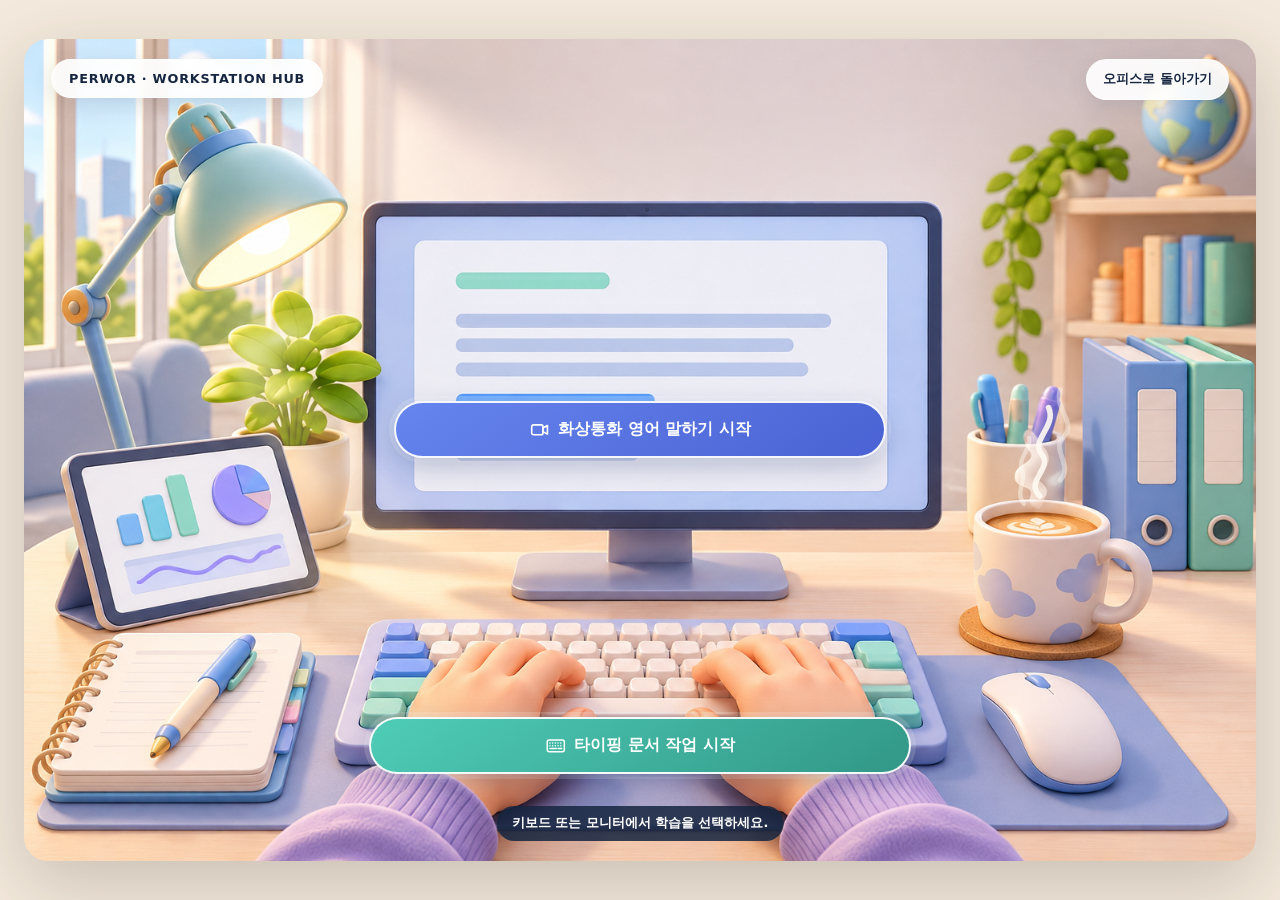
==== threejs-office/workstation-hub.html @ a9830630 "Add workstation hub route and learning assets" ====
<!doctype html>
<html lang="ko">
<head>
  <meta charset="utf-8">
  <meta name="viewport" content="width=device-width, initial-scale=1, viewport-fit=cover">
  <meta name="theme-color" content="#f3e9dc">
  <title>Perwor · 워크스테이션 허브</title>
  <style>
    :root { color-scheme: light; font-family: Inter, Pretendard, system-ui, -apple-system, BlinkMacSystemFont, "Segoe UI", sans-serif; --ink:#172640; --muted:#667891; }
    * { box-sizing: border-box; }
    html, body { min-height:100%; margin:0; background:#f3e9dc; color:var(--ink); }
    body { min-height:100vh; overflow:auto; }
    button { font:inherit; cursor:pointer; }
    .hub-page { min-height:100vh; display:grid; place-items:center; padding:24px; }
    .hub-stage { position:relative; width:min(100%,1536px,calc((100vh - 48px) * 1.5)); aspect-ratio:1536 / 1024; overflow:hidden; border-radius:24px; background:#efd9c1; box-shadow:0 22px 70px rgba(55,43,31,.22); }
    .hub-reference { position:absolute; inset:0; width:100%; height:100%; display:block; object-fit:fill; user-select:none; -webkit-user-drag:none; }
    .hub-chip, .hub-office { position:absolute; z-index:3; top:2.4%; border:1px solid rgba(255,255,255,.86); border-radius:999px; background:rgba(255,255,255,.9); color:var(--ink); box-shadow:0 7px 22px rgba(47,60,79,.14); backdrop-filter:blur(10px); }
    .hub-chip { left:2.2%; padding:11px 17px; font-size:clamp(10px,1vw,16px); font-weight:900; letter-spacing:.06em; }
    .hub-office { right:2.2%; padding:11px 16px; font-size:clamp(10px,1vw,16px); font-weight:800; }
    .hub-action { position:absolute; z-index:4; display:flex; align-items:center; justify-content:center; min-height:7%; border:2px solid rgba(255,255,255,.94); border-radius:999px; color:#fff; font-weight:900; font-size:clamp(11px,1.25vw,19px); box-shadow:0 9px 26px rgba(35,55,107,.26),0 0 0 5px rgba(255,255,255,.18); transition:transform .16s ease, filter .16s ease, box-shadow .16s ease; }
    .hub-action:hover, .hub-action:focus-visible { filter:brightness(1.06); transform:translateY(-2px) scale(1.015); outline:none; box-shadow:0 12px 30px rgba(35,55,107,.3),0 0 0 7px rgba(255,255,255,.28); }
    .hub-action:active { transform:translateY(1px) scale(.985); }
    .hub-action:disabled { cursor:wait; opacity:.62; }
    .hub-speaking { left:30%; top:44%; width:40%; background:linear-gradient(145deg,#6685ee,#4a62d3); }
    .hub-typing { left:28%; bottom:10.5%; width:44%; background:linear-gradient(145deg,#4fcdb7,#329787); }
    .hub-status { position:absolute; z-index:5; left:50%; bottom:2.4%; transform:translateX(-50%); margin:0; width:max-content; max-width:88%; padding:9px 15px; border-radius:999px; background:rgba(23,38,64,.86); color:#fff; font-size:clamp(10px,1vw,15px); font-weight:750; text-align:center; }
    .hub-icon { width:1.35em; height:1.35em; margin-right:.48em; flex:none; vertical-align:-.28em; fill:none; stroke:currentColor; stroke-width:1.8; stroke-linecap:round; stroke-linejoin:round; }
    .hub-icon--keyboard { stroke-width:1.65; }
    @media (max-width:680px) {
      .hub-page { display:block; padding:0; }
      .hub-stage { width:100vw; border-radius:0; }
      .hub-chip, .hub-office { top:1.7%; padding:7px 10px; font-size:clamp(8px,2vw,11px); }
      .hub-action { font-size:clamp(9px,2.5vw,13px); }
      .hub-speaking { left:18%; top:43%; width:64%; }
      .hub-typing { left:17%; bottom:8%; width:66%; }
      .hub-status { bottom:2%; font-size:clamp(8px,2vw,11px); }
    }
  </style>
</head>
<body>
  <main class="hub-page" data-workstation-hub>
    <section class="hub-stage" aria-label="Perwor 1인칭 워크스테이션 허브">
      <img class="hub-reference" src="../assets/3d/scenes/first-person-typing/perwor-scene-first-person-typing-v1.png" alt="Perwor 원본 파스텔 1인칭 업무 공간">
      <div class="hub-chip">PERWOR · WORKSTATION HUB</div>
      <button class="hub-office" type="button" data-hub-office>오피스로 돌아가기</button>
      <button class="hub-action hub-speaking" type="button" data-hub-speaking>
        <svg class="hub-icon" viewBox="0 0 24 24" aria-hidden="true" focusable="false">
          <rect x="3" y="6.5" width="12.5" height="11" rx="2"></rect>
          <path d="m15.5 10 5-2.8v9.6l-5-2.8z"></path>
        </svg>
        <span>화상통화 영어 말하기 시작</span>
      </button>
      <button class="hub-action hub-typing" type="button" data-hub-typing>
        <svg class="hub-icon hub-icon--keyboard" viewBox="0 0 24 24" aria-hidden="true" focusable="false">
          <rect x="2.5" y="5.5" width="19" height="13" rx="2"></rect>
          <path d="M5.5 9h.01M8.5 9h.01M11.5 9h.01M14.5 9h.01M17.5 9h.01M5.5 12h.01M8.5 12h.01M11.5 12h.01M14.5 12h.01M17.5 12h.01M5.5 15h7M14.5 15h4"></path>
        </svg>
        <span>타이핑 문서 작업 시작</span>
      </button>
      <p class="hub-status" data-hub-status>키보드 또는 모니터에서 학습을 선택하세요.</p>
    </section>
  </main>
  <script src="./workstation-hub.js?v=1762612015"></script>
  <script src="./workstation-coffee-steam.js?v=1762612619"></script>
  <script src="./workstation-lamp-glow.js?v=1762615111"></script>
  <script src="./workstation-monitor-motion.js?v=1762615311"></script>
</body>
</html>
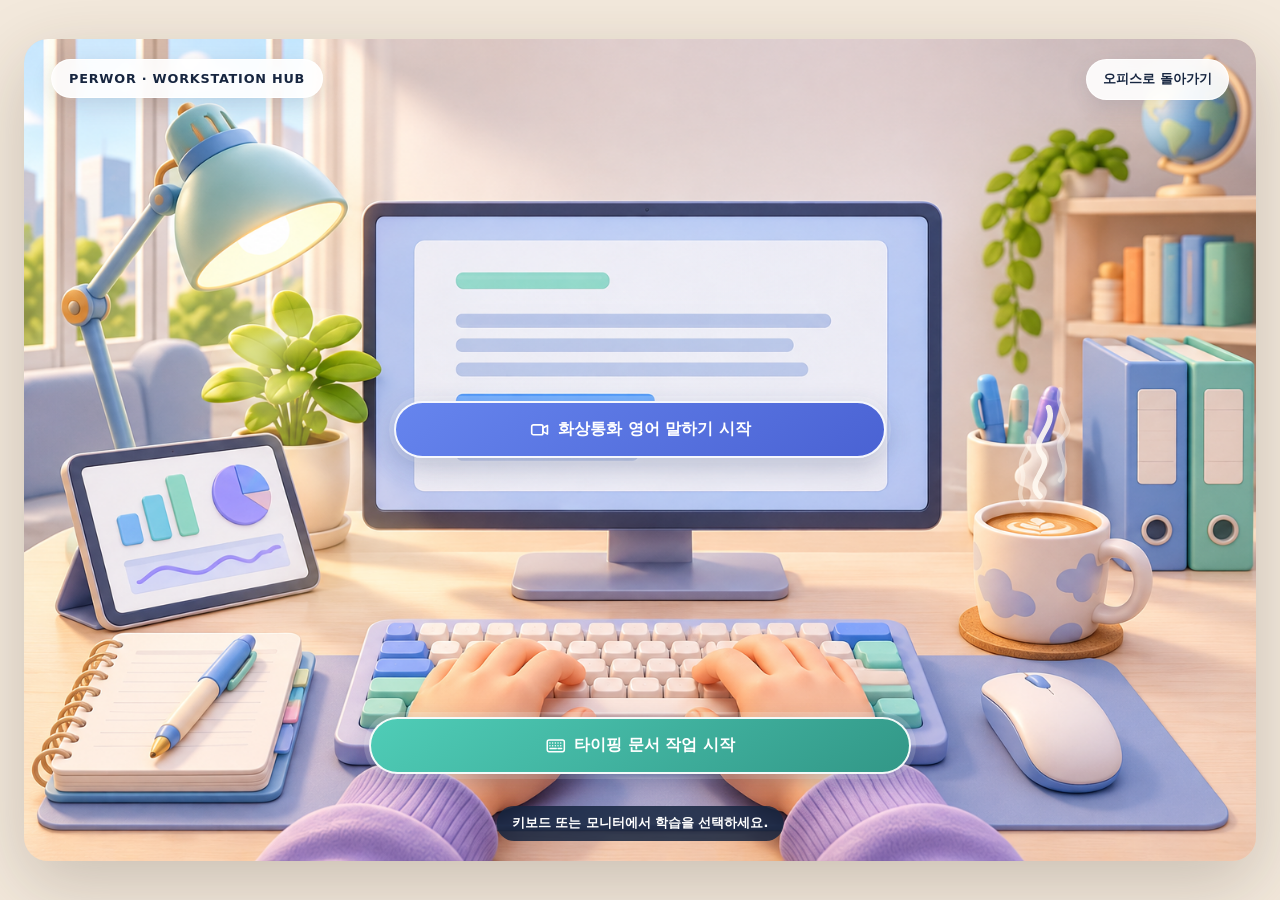
==== commit 232357a5: "Bust workstation hub script cache" ====
--- a/threejs-office/workstation-hub.html
+++ b/threejs-office/workstation-hub.html
@@ -60,9 +60,9 @@
       <p class="hub-status" data-hub-status>키보드 또는 모니터에서 학습을 선택하세요.</p>
     </section>
   </main>
-  <script src="./workstation-hub.js?v=1762612015"></script>
-  <script src="./workstation-coffee-steam.js?v=1762612619"></script>
-  <script src="./workstation-lamp-glow.js?v=1762615111"></script>
-  <script src="./workstation-monitor-motion.js?v=1762615311"></script>
+  <script src="./workstation-hub.js?v=a983063"></script>
+  <script src="./workstation-coffee-steam.js?v=a983063"></script>
+  <script src="./workstation-lamp-glow.js?v=a983063"></script>
+  <script src="./workstation-monitor-motion.js?v=a983063"></script>
 </body>
 </html>
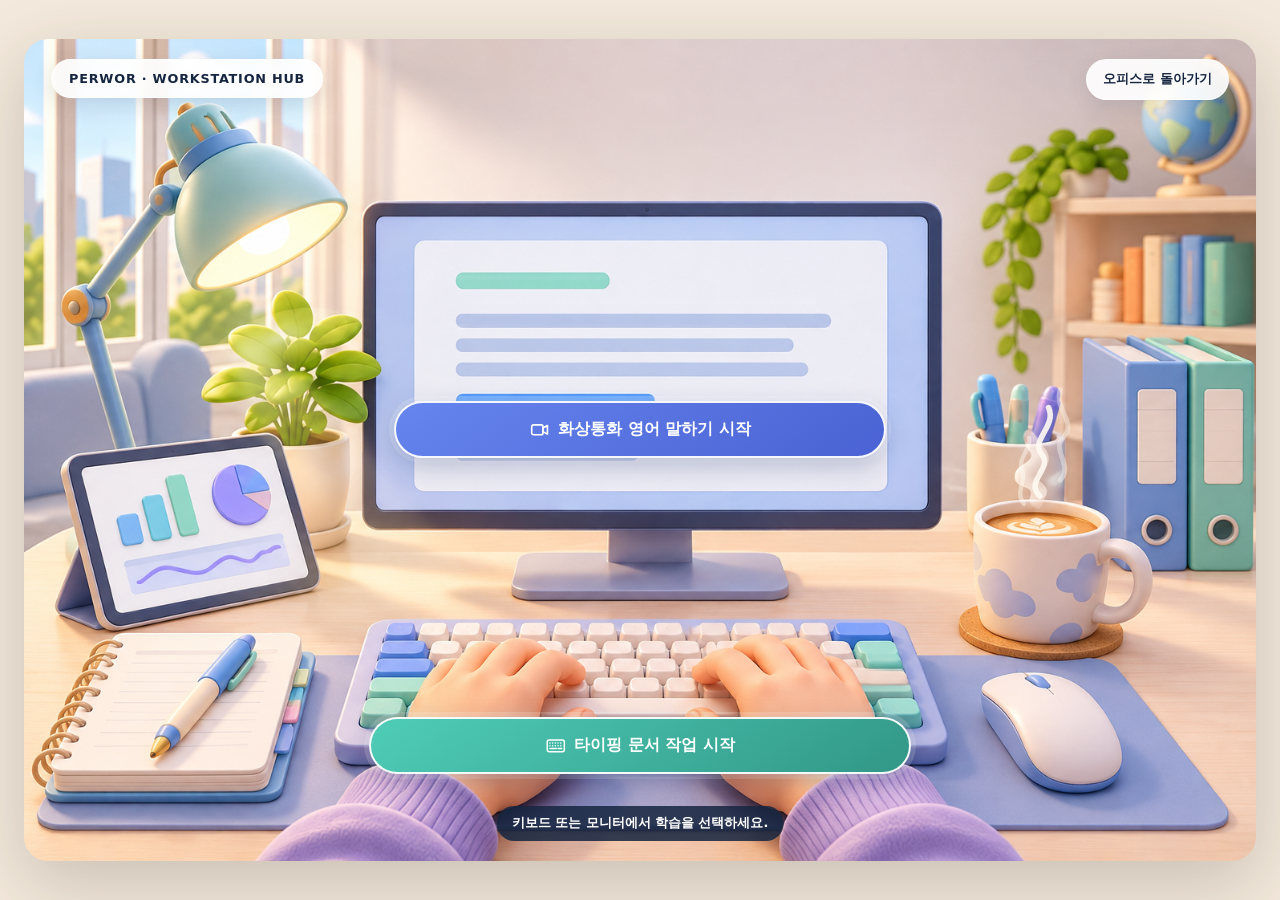
==== commit dbda9eec: "Fix office return route" ====
--- a/threejs-office/workstation-hub.html
+++ b/threejs-office/workstation-hub.html
@@ -60,7 +60,7 @@
       <p class="hub-status" data-hub-status>키보드 또는 모니터에서 학습을 선택하세요.</p>
     </section>
   </main>
-  <script src="./workstation-hub.js?v=a983063"></script>
+  <script src="./workstation-hub.js?v=office-return-fix-1"></script>
   <script src="./workstation-coffee-steam.js?v=a983063"></script>
   <script src="./workstation-lamp-glow.js?v=a983063"></script>
   <script src="./workstation-monitor-motion.js?v=a983063"></script>
